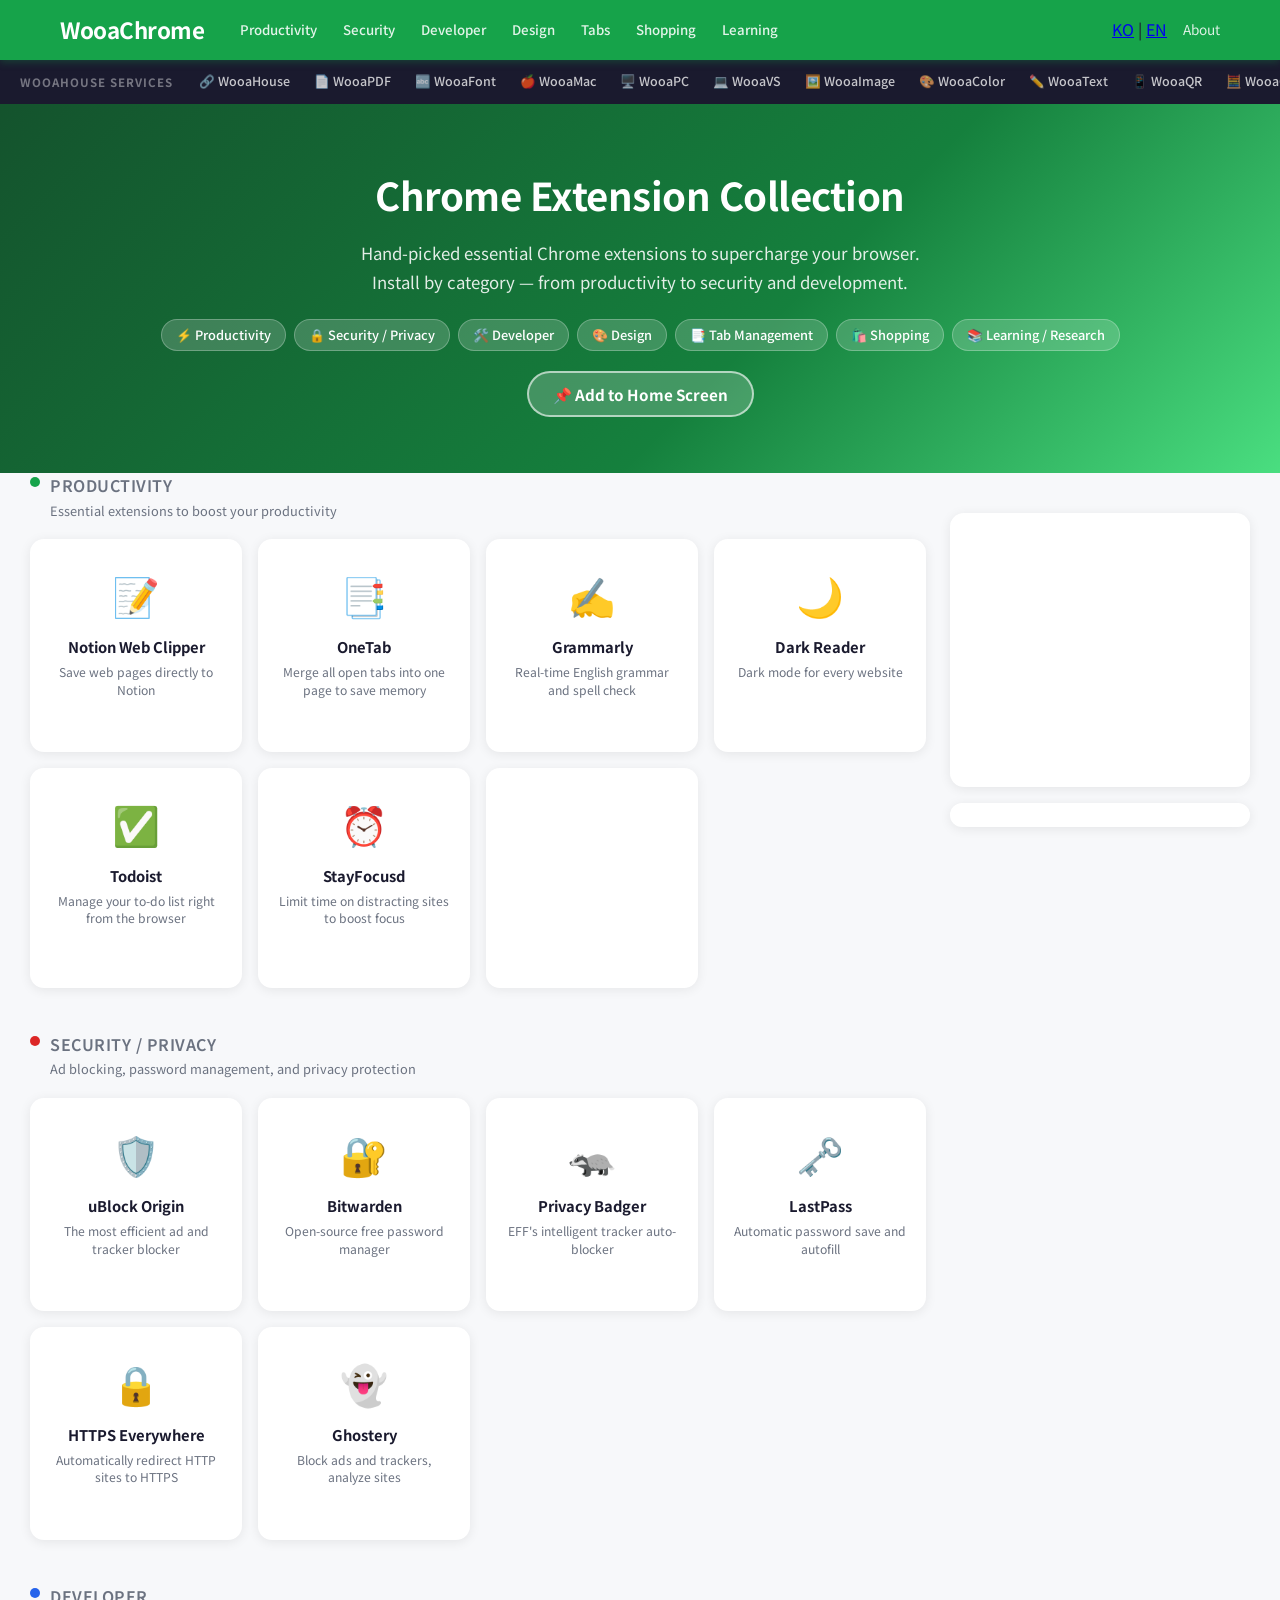
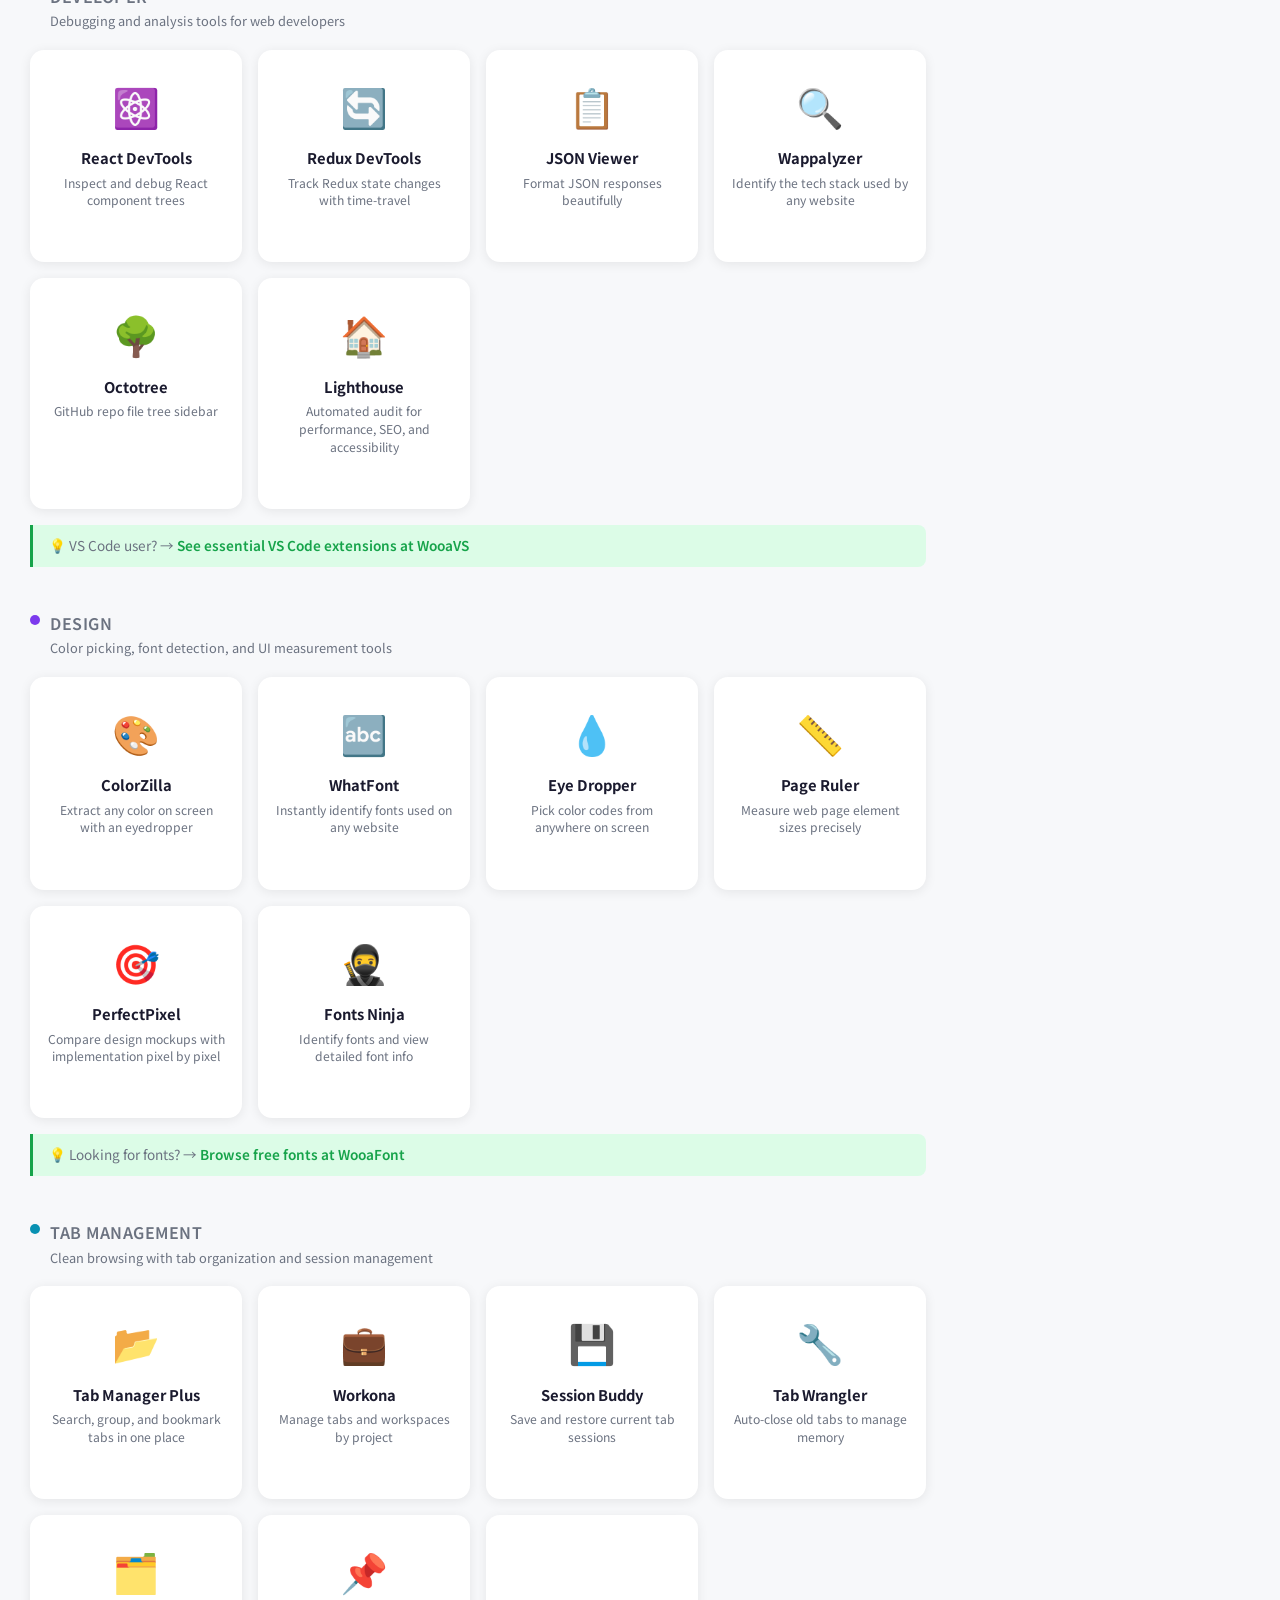
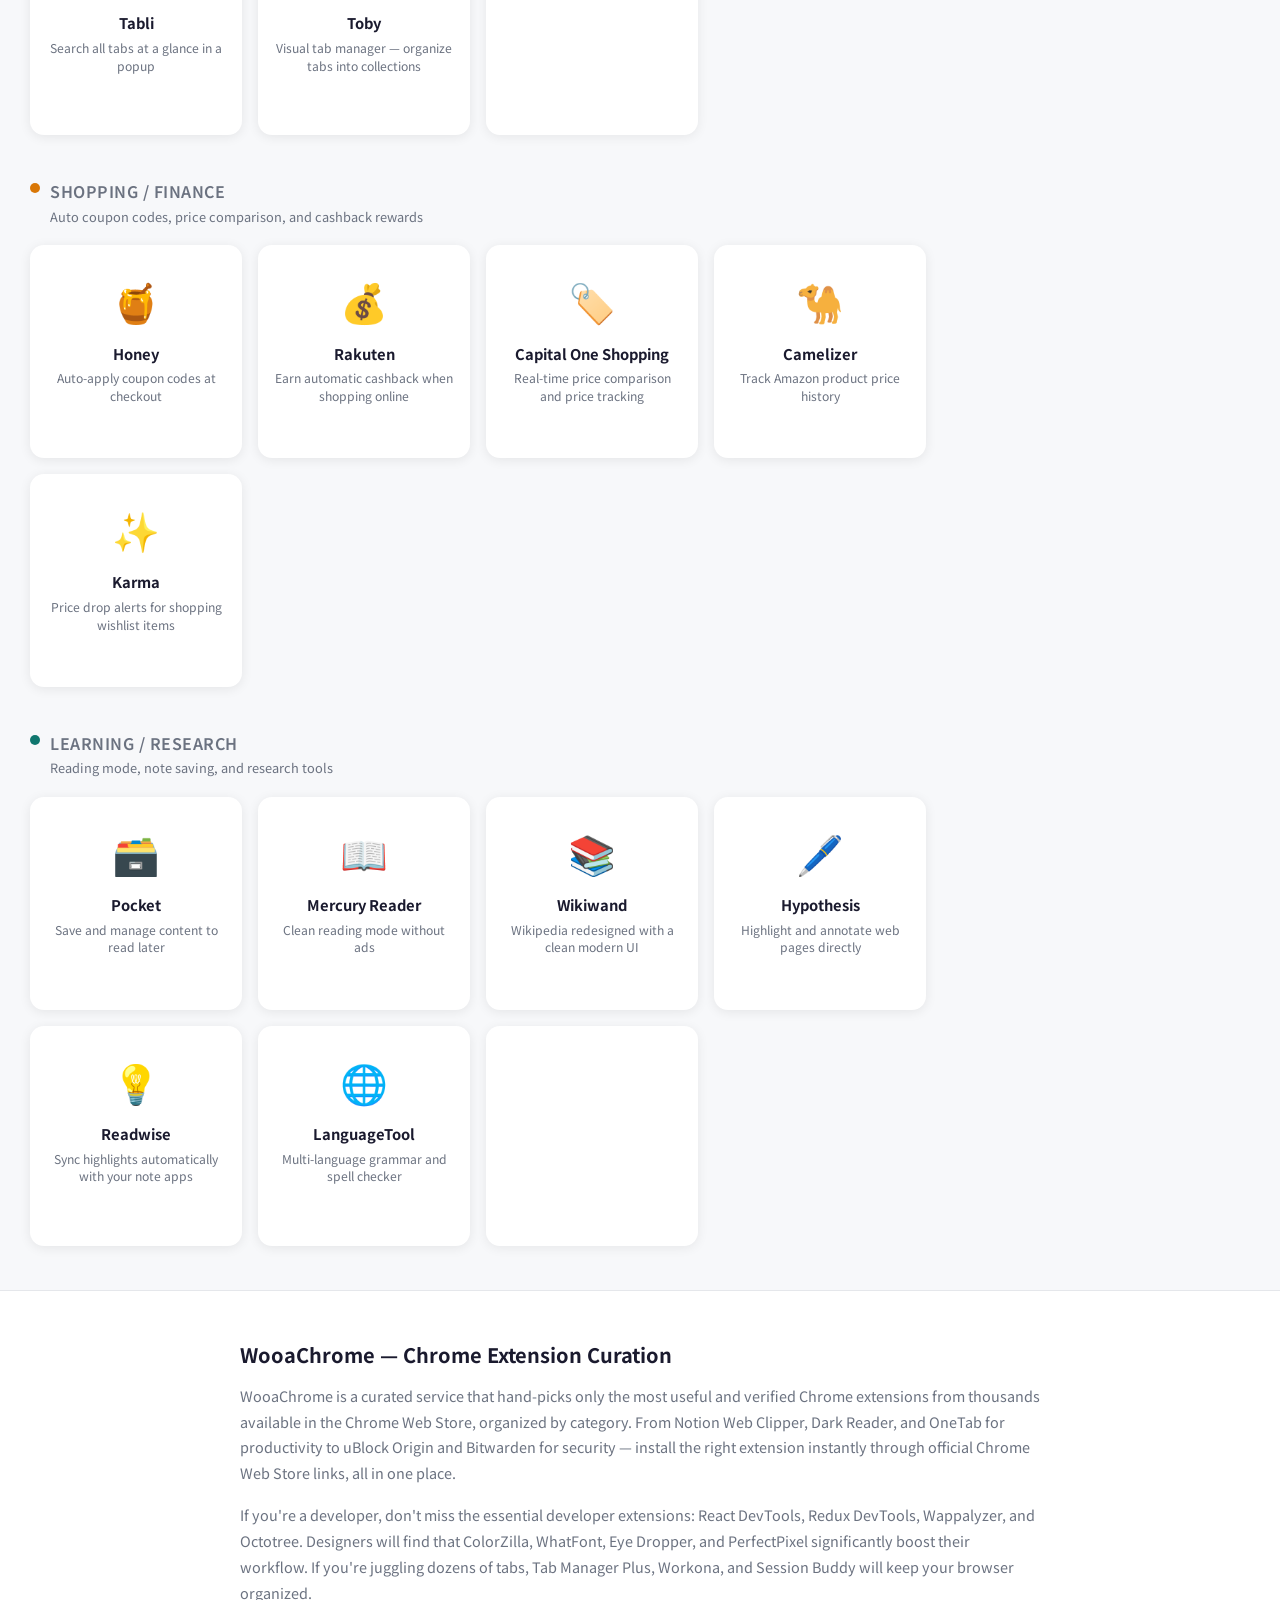
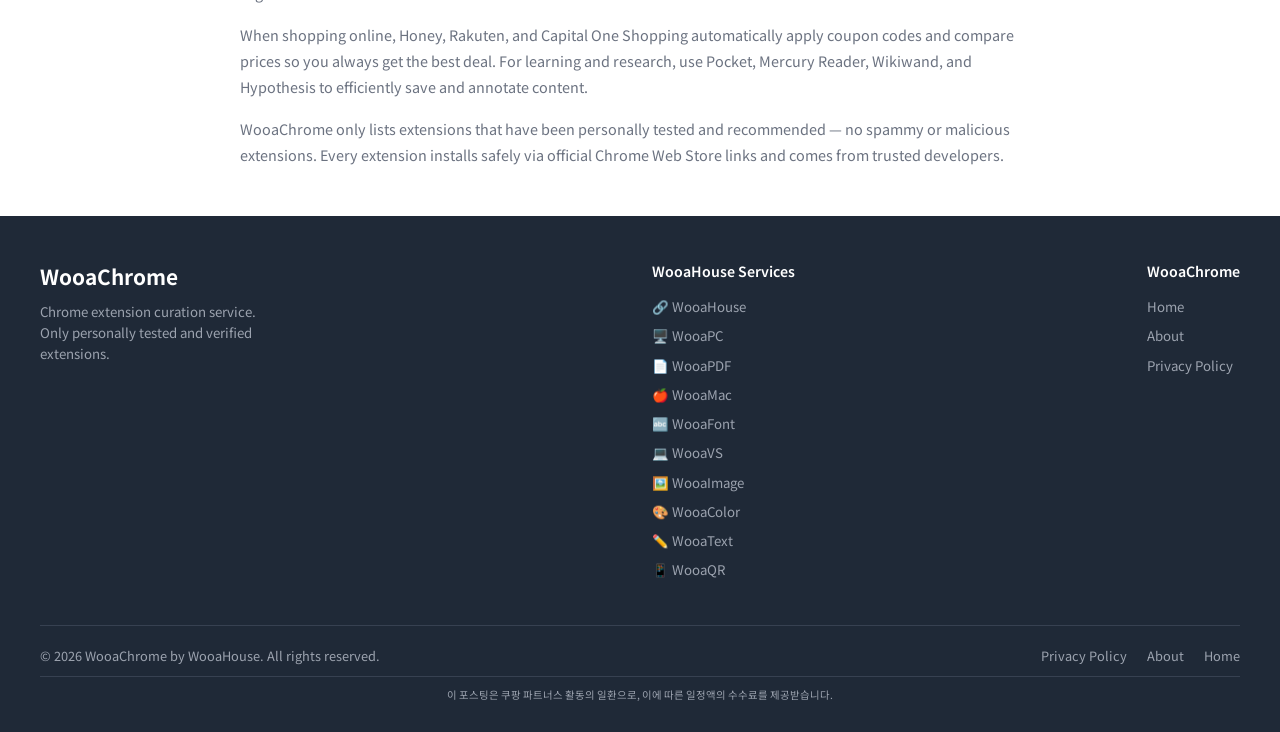
==== en/index.html @ 6afa4523 "feat: ChromeKit 영문화(en/) 완성 — 3페이지 생성, hreflang 추가, sitemap 업데이트 - en/ 폴더 생성: index.html, about.html" ====
<!DOCTYPE html>
<html lang="en">
<head>
  <meta charset="UTF-8">
  <meta name="naver-site-verification" content="ae461cd79b130022f573fe2f7a641db8dfa0cd42" />
  <meta name="viewport" content="width=device-width, initial-scale=1.0">
  <title>Chrome Extension Collection | Essential Extensions for Productivity · Security · Developers | WooaChrome</title>
  <meta name="description" content="Hand-picked essential Chrome extensions organized by category. Find the best Chrome extensions for productivity, security, developer tools, design, tab management, shopping, and learning — all in one place.">
  <meta name="keywords" content="Chrome extensions, Chrome add-ons, best Chrome extensions, productivity extensions, uBlock Origin, Grammarly, Dark Reader, developer tools, GitLens, React DevTools, Chrome security, tab management">
  <meta name="robots" content="index, follow">
  <link rel="canonical" href="https://chromekit.wooahouse.com/en/index.html">
  <link rel="alternate" hreflang="ko" href="https://chromekit.wooahouse.com/">
  <link rel="alternate" hreflang="en" href="https://chromekit.wooahouse.com/en/index.html">
  <link rel="alternate" hreflang="x-default" href="https://chromekit.wooahouse.com/en/index.html">
  <meta property="og:title" content="Chrome Extension Collection | Essential Extensions for Productivity · Security · Developers - WooaChrome">
  <meta property="og:description" content="Hand-picked essential Chrome extensions organized by category. Productivity, security, developer, design, shopping extensions all in one place.">
  <meta property="og:type" content="website">
  <meta property="og:url" content="https://chromekit.wooahouse.com/en/index.html">
  <meta property="og:locale" content="en_US">
  <meta property="og:site_name" content="WooaChrome">
  <meta name="twitter:card" content="summary_large_image">
  <meta name="twitter:title" content="Chrome Extension Collection | WooaChrome">
  <meta name="twitter:description" content="Hand-picked essential Chrome extensions organized by category — all in one place.">
  <script type="application/ld+json">
  {
    "@context": "https://schema.org",
    "@type": "WebSite",
    "name": "WooaChrome",
    "url": "https://chromekit.wooahouse.com/",
    "description": "Hand-picked essential Chrome extension curation service",
    "inLanguage": "en"
  }
  </script>
  <script type="application/ld+json">
  {
    "@context": "https://schema.org",
    "@type": "ItemList",
    "name": "Essential Chrome Extensions List",
    "description": "WooaChrome's hand-picked collection of essential Chrome extensions",
    "numberOfItems": 42,
    "itemListElement": [
      {"@type":"ListItem","position":1,"name":"uBlock Origin","description":"The most efficient ad and tracker blocker"},
      {"@type":"ListItem","position":2,"name":"Dark Reader","description":"Dark mode for every website"},
      {"@type":"ListItem","position":3,"name":"Grammarly","description":"Real-time English grammar and spell check"},
      {"@type":"ListItem","position":4,"name":"OneTab","description":"Merge all tabs into one page to save memory"},
      {"@type":"ListItem","position":5,"name":"React DevTools","description":"Inspect and debug React component trees"},
      {"@type":"ListItem","position":6,"name":"ColorZilla","description":"Extract any color on screen with an eyedropper"},
      {"@type":"ListItem","position":7,"name":"Bitwarden","description":"Open-source free password manager"},
      {"@type":"ListItem","position":8,"name":"Honey","description":"Auto-apply coupon codes at checkout"}
    ]
  }
  </script>
  <script async src="https://pagead2.googlesyndication.com/pagead/js/adsbygoogle.js?client=ca-pub-6464921081676309" crossorigin="anonymous"></script>
  <meta name="theme-color" content="#16A34A">
  <link rel="manifest" href="../manifest.json">
  <link rel="stylesheet" href="../css/style.css">
<script src="https://ads-partners.coupang.com/g.js"></script>
</head>
<body>

<header>
  <div class="header-inner">
    <a href="../index.html" class="logo">WooaChrome</a>
    <nav>
      <a href="#productivity">Productivity</a>
      <a href="#security">Security</a>
      <a href="#devtools">Developer</a>
      <a href="#design">Design</a>
      <a href="#tabs">Tabs</a>
      <a href="#shopping">Shopping</a>
      <a href="#learning">Learning</a>
    </nav>
    <div class="header-right">
      <div class="lang-switcher">
        <a href="../index.html">KO</a>
        <span>|</span>
        <a href="index.html" class="active">EN</a>
      </div>
      <a href="about.html" style="color:rgba(255,255,255,0.85); font-size:0.85rem; text-decoration:none; margin-left:8px;">About</a>
    </div>
  </div>
</header>

<div class="our-sites-bar">
  <span class="our-sites-label">WooaHouse Services</span>
  <div class="our-sites-links">
    <a href="https://wooahouse.com/" target="_blank" rel="noopener">🔗 WooaHouse</a>
    <a href="https://pdfkit.wooahouse.com/" target="_blank" rel="noopener">📄 WooaPDF</a>
    <a href="https://fontkit.wooahouse.com/" target="_blank" rel="noopener">🔤 WooaFont</a>
    <a href="https://mactools.wooahouse.com/" target="_blank" rel="noopener">🍎 WooaMac</a>
    <a href="https://pctools.wooahouse.com/" target="_blank" rel="noopener">🖥️ WooaPC</a>
    <a href="https://vskit.wooahouse.com/" target="_blank" rel="noopener">💻 WooaVS</a>
    <a href="https://imagekit.wooahouse.com/" target="_blank" rel="noopener">🖼️ WooaImage</a>
    <a href="https://colorkit.wooahouse.com/" target="_blank" rel="noopener">🎨 WooaColor</a>
    <a href="https://textkit.wooahouse.com/" target="_blank" rel="noopener">✏️ WooaText</a>
    <a href="https://qrkit.wooahouse.com/" target="_blank" rel="noopener">📱 WooaQR</a>
    <a href="https://calckit.wooahouse.com/" target="_blank" rel="noopener">🧮 WooaCalc</a>
    <a href="https://wooaaudio.wooahouse.com/" target="_blank" rel="noopener">🎵 WooaAudio</a>
    <a href="https://wooaviewer.wooahouse.com/" target="_blank" rel="noopener">🔍 WooaViewer</a>
    <a href="https://wooadev.wooahouse.com/" target="_blank" rel="noopener">🛠️ WooaDev</a>
  </div>
</div>

<section class="hero">
  <h1>Chrome Extension Collection</h1>
  <p>Hand-picked essential Chrome extensions to supercharge your browser.<br>Install by category — from productivity to security and development.</p>
  <div class="hero-tags">
    <a href="#productivity" class="hero-tag">⚡ Productivity</a>
    <a href="#security" class="hero-tag">🔒 Security / Privacy</a>
    <a href="#devtools" class="hero-tag">🛠️ Developer</a>
    <a href="#design" class="hero-tag">🎨 Design</a>
    <a href="#tabs" class="hero-tag">📑 Tab Management</a>
    <a href="#shopping" class="hero-tag">🛍️ Shopping</a>
    <a href="#learning" class="hero-tag">📚 Learning / Research</a>
  </div>
  <button id="heroInstallBtn" class="hero-install-btn">📌 Add to Home Screen</button>
</section>

<div class="index-with-sidebar">
<section class="tools-section">

  <!-- Productivity -->
  <div class="category-block" id="productivity">
    <div class="category-header">
      <div class="category-dot" style="background:#16A34A; margin-top:4px;"></div>
      <div>
        <h2 class="category-title">Productivity</h2>
        <p class="category-desc">Essential extensions to boost your productivity</p>
      </div>
    </div>
    <div class="links-grid">
      <a href="https://chrome.google.com/webstore/detail/notion-web-clipper/knheggckgoiihginacbkhaalnibhilkk" target="_blank" rel="noopener noreferrer" class="link-card">
        <span class="link-icon">📝</span>
        <div class="link-name">Notion Web Clipper</div>
        <div class="link-desc">Save web pages directly to Notion</div>
        <span class="link-hint">Install →</span>
      </a>
      <a href="https://chrome.google.com/webstore/detail/onetab/chphlpgkkbolifaimnlloiipkdnihall" target="_blank" rel="noopener noreferrer" class="link-card">
        <span class="link-icon">📑</span>
        <div class="link-name">OneTab</div>
        <div class="link-desc">Merge all open tabs into one page to save memory</div>
        <span class="link-hint">Install →</span>
      </a>
      <a href="https://chrome.google.com/webstore/detail/grammarly-grammar-checker/kbfnbcaeplbcioakkpcpgfkobkghlhen" target="_blank" rel="noopener noreferrer" class="link-card">
        <span class="link-icon">✍️</span>
        <div class="link-name">Grammarly</div>
        <div class="link-desc">Real-time English grammar and spell check</div>
        <span class="link-hint">Install →</span>
      </a>
      <a href="https://chrome.google.com/webstore/detail/dark-reader/eimadpbcbfnmbkopoojfekhnkhdbieeh" target="_blank" rel="noopener noreferrer" class="link-card">
        <span class="link-icon">🌙</span>
        <div class="link-name">Dark Reader</div>
        <div class="link-desc">Dark mode for every website</div>
        <span class="link-hint">Install →</span>
      </a>
      <a href="https://chrome.google.com/webstore/detail/todoist-for-chrome/jldhpllghnbhlbpcmnajkpdmadaolakh" target="_blank" rel="noopener noreferrer" class="link-card">
        <span class="link-icon">✅</span>
        <div class="link-name">Todoist</div>
        <div class="link-desc">Manage your to-do list right from the browser</div>
        <span class="link-hint">Install →</span>
      </a>
      <a href="https://chrome.google.com/webstore/detail/stayfocusd/laankejkbhbdhmipfmgcngdelahlfoji" target="_blank" rel="noopener noreferrer" class="link-card">
        <span class="link-icon">⏰</span>
        <div class="link-name">StayFocusd</div>
        <div class="link-desc">Limit time on distracting sites to boost focus</div>
        <span class="link-hint">Install →</span>
      </a>

      <div class="adsense-card">
        <ins class="adsbygoogle" style="display:block;width:100%;min-height:200px" data-ad-client="ca-pub-6464921081676309" data-ad-slot="7520795194" data-ad-format="auto" data-full-width-responsive="true"></ins>
        <script>(adsbygoogle = window.adsbygoogle || []).push({});</script>
      </div>
    </div>
  </div>

  <!-- Security / Privacy -->
  <div class="category-block" id="security">
    <div class="category-header">
      <div class="category-dot" style="background:#DC2626; margin-top:4px;"></div>
      <div>
        <h2 class="category-title">Security / Privacy</h2>
        <p class="category-desc">Ad blocking, password management, and privacy protection</p>
      </div>
    </div>
    <div class="links-grid">
      <a href="https://chrome.google.com/webstore/detail/ublock-origin/cjpalhdlnbpafiamejdnhcphjbkeiagm" target="_blank" rel="noopener noreferrer" class="link-card">
        <span class="link-icon">🛡️</span>
        <div class="link-name">uBlock Origin</div>
        <div class="link-desc">The most efficient ad and tracker blocker</div>
        <span class="link-hint">Install →</span>
      </a>
      <a href="https://chrome.google.com/webstore/detail/bitwarden-free-password-m/nngceckbapebfimnlniiiahkandclblb" target="_blank" rel="noopener noreferrer" class="link-card">
        <span class="link-icon">🔐</span>
        <div class="link-name">Bitwarden</div>
        <div class="link-desc">Open-source free password manager</div>
        <span class="link-hint">Install →</span>
      </a>
      <a href="https://chrome.google.com/webstore/detail/privacy-badger/pkehgijcmpdhfbdbbnkijodmdjhbjlgp" target="_blank" rel="noopener noreferrer" class="link-card">
        <span class="link-icon">🦡</span>
        <div class="link-name">Privacy Badger</div>
        <div class="link-desc">EFF's intelligent tracker auto-blocker</div>
        <span class="link-hint">Install →</span>
      </a>
      <a href="https://chrome.google.com/webstore/detail/lastpass-free-password-ma/hdokiejnpimakedhajhdlcegeplioahd" target="_blank" rel="noopener noreferrer" class="link-card">
        <span class="link-icon">🗝️</span>
        <div class="link-name">LastPass</div>
        <div class="link-desc">Automatic password save and autofill</div>
        <span class="link-hint">Install →</span>
      </a>
      <a href="https://chromewebstore.google.com/detail/https-everywhere/ikclbgejgcbdlhjmckecmdljlpbhmbmf" target="_blank" rel="noopener noreferrer" class="link-card">
        <span class="link-icon">🔒</span>
        <div class="link-name">HTTPS Everywhere</div>
        <div class="link-desc">Automatically redirect HTTP sites to HTTPS</div>
        <span class="link-hint">Install →</span>
      </a>
      <a href="https://chrome.google.com/webstore/detail/ghostery-%E2%80%93-privacy-ad-blo/mlomiejdfkolichcflejclcbmpeaniij" target="_blank" rel="noopener noreferrer" class="link-card">
        <span class="link-icon">👻</span>
        <div class="link-name">Ghostery</div>
        <div class="link-desc">Block ads and trackers, analyze sites</div>
        <span class="link-hint">Install →</span>
      </a>
    </div>
  </div>

  <!-- Developer -->
  <div class="category-block" id="devtools">
    <div class="category-header">
      <div class="category-dot" style="background:#2563EB; margin-top:4px;"></div>
      <div>
        <h2 class="category-title">Developer</h2>
        <p class="category-desc">Debugging and analysis tools for web developers</p>
      </div>
    </div>
    <div class="links-grid">
      <a href="https://chrome.google.com/webstore/detail/react-developer-tools/fmkadmapgofadopljbjfkapdkoienihi" target="_blank" rel="noopener noreferrer" class="link-card">
        <span class="link-icon">⚛️</span>
        <div class="link-name">React DevTools</div>
        <div class="link-desc">Inspect and debug React component trees</div>
        <span class="link-hint">Install →</span>
      </a>
      <a href="https://chrome.google.com/webstore/detail/redux-devtools/lmhkpmbekcpmknklioeibfkpmmfibljd" target="_blank" rel="noopener noreferrer" class="link-card">
        <span class="link-icon">🔄</span>
        <div class="link-name">Redux DevTools</div>
        <div class="link-desc">Track Redux state changes with time-travel</div>
        <span class="link-hint">Install →</span>
      </a>
      <a href="https://chrome.google.com/webstore/detail/json-viewer/gbmdgpbipfallnflgajpaliibnhdgobh" target="_blank" rel="noopener noreferrer" class="link-card">
        <span class="link-icon">📋</span>
        <div class="link-name">JSON Viewer</div>
        <div class="link-desc">Format JSON responses beautifully</div>
        <span class="link-hint">Install →</span>
      </a>
      <a href="https://chrome.google.com/webstore/detail/wappalyzer-technology-pro/gppongmhjkpfnbhagpmjfkannfbllamg" target="_blank" rel="noopener noreferrer" class="link-card">
        <span class="link-icon">🔍</span>
        <div class="link-name">Wappalyzer</div>
        <div class="link-desc">Identify the tech stack used by any website</div>
        <span class="link-hint">Install →</span>
      </a>
      <a href="https://chrome.google.com/webstore/detail/octotree-github-code-tree/bkhaagjahfmjljalopjnoealnfndnagc" target="_blank" rel="noopener noreferrer" class="link-card">
        <span class="link-icon">🌳</span>
        <div class="link-name">Octotree</div>
        <div class="link-desc">GitHub repo file tree sidebar</div>
        <span class="link-hint">Install →</span>
      </a>
      <a href="https://chrome.google.com/webstore/detail/lighthouse/blipmdconlkpinefehnmjammfjpmpbjk" target="_blank" rel="noopener noreferrer" class="link-card">
        <span class="link-icon">🏠</span>
        <div class="link-name">Lighthouse</div>
        <div class="link-desc">Automated audit for performance, SEO, and accessibility</div>
        <span class="link-hint">Install →</span>
      </a>
    </div>
    <div class="cross-link-tip">💡 VS Code user? → <a href="https://vskit.wooahouse.com/" target="_blank" rel="noopener">See essential VS Code extensions at WooaVS</a></div>
  </div>

  <!-- Design -->
  <div class="category-block" id="design">
    <div class="category-header">
      <div class="category-dot" style="background:#7C3AED; margin-top:4px;"></div>
      <div>
        <h2 class="category-title">Design</h2>
        <p class="category-desc">Color picking, font detection, and UI measurement tools</p>
      </div>
    </div>
    <div class="links-grid">
      <a href="https://chrome.google.com/webstore/detail/colorzilla/bhlhnicpbhignbdhedgjhgdocnmhomnp" target="_blank" rel="noopener noreferrer" class="link-card">
        <span class="link-icon">🎨</span>
        <div class="link-name">ColorZilla</div>
        <div class="link-desc">Extract any color on screen with an eyedropper</div>
        <span class="link-hint">Install →</span>
      </a>
      <a href="https://chrome.google.com/webstore/detail/whatfont/jabopobgcpjmedljpbcaablpmlmfcogm" target="_blank" rel="noopener noreferrer" class="link-card">
        <span class="link-icon">🔤</span>
        <div class="link-name">WhatFont</div>
        <div class="link-desc">Instantly identify fonts used on any website</div>
        <span class="link-hint">Install →</span>
      </a>
      <a href="https://chrome.google.com/webstore/detail/eye-dropper/hmdcmlfkchdmnmnmheododdhjedfccka" target="_blank" rel="noopener noreferrer" class="link-card">
        <span class="link-icon">💧</span>
        <div class="link-name">Eye Dropper</div>
        <div class="link-desc">Pick color codes from anywhere on screen</div>
        <span class="link-hint">Install →</span>
      </a>
      <a href="https://chromewebstore.google.com/detail/page-ruler/jcbmcnpepaddcedmjdcmhbekjhbfnlff" target="_blank" rel="noopener noreferrer" class="link-card">
        <span class="link-icon">📏</span>
        <div class="link-name">Page Ruler</div>
        <div class="link-desc">Measure web page element sizes precisely</div>
        <span class="link-hint">Install →</span>
      </a>
      <a href="https://chrome.google.com/webstore/detail/perfectpixel-by-welldonec/dkaagdgjmgdmbnecmcefdhjekcoceebi" target="_blank" rel="noopener noreferrer" class="link-card">
        <span class="link-icon">🎯</span>
        <div class="link-name">PerfectPixel</div>
        <div class="link-desc">Compare design mockups with implementation pixel by pixel</div>
        <span class="link-hint">Install →</span>
      </a>
      <a href="https://chrome.google.com/webstore/detail/fonts-ninja/eljapbgkmlngdpckoiiibecpemleclhh" target="_blank" rel="noopener noreferrer" class="link-card">
        <span class="link-icon">🥷</span>
        <div class="link-name">Fonts Ninja</div>
        <div class="link-desc">Identify fonts and view detailed font info</div>
        <span class="link-hint">Install →</span>
      </a>
    </div>
    <div class="cross-link-tip">💡 Looking for fonts? → <a href="https://fontkit.wooahouse.com/" target="_blank" rel="noopener">Browse free fonts at WooaFont</a></div>
  </div>

  <!-- Tab Management -->
  <div class="category-block" id="tabs">
    <div class="category-header">
      <div class="category-dot" style="background:#0891B2; margin-top:4px;"></div>
      <div>
        <h2 class="category-title">Tab Management</h2>
        <p class="category-desc">Clean browsing with tab organization and session management</p>
      </div>
    </div>
    <div class="links-grid">
      <a href="https://chrome.google.com/webstore/detail/tab-manager-plus-for-chro/cnkdjjdmfiffagllbiiilooaoofcoeff" target="_blank" rel="noopener noreferrer" class="link-card">
        <span class="link-icon">📂</span>
        <div class="link-name">Tab Manager Plus</div>
        <div class="link-desc">Search, group, and bookmark tabs in one place</div>
        <span class="link-hint">Install →</span>
      </a>
      <a href="https://chrome.google.com/webstore/detail/workona-tab-manager/ailcmbgekjpnablpdkmaaccecekgdhlh" target="_blank" rel="noopener noreferrer" class="link-card">
        <span class="link-icon">💼</span>
        <div class="link-name">Workona</div>
        <div class="link-desc">Manage tabs and workspaces by project</div>
        <span class="link-hint">Install →</span>
      </a>
      <a href="https://chrome.google.com/webstore/detail/session-buddy/edacconmaakjimmfgnblocblbcdcpbko" target="_blank" rel="noopener noreferrer" class="link-card">
        <span class="link-icon">💾</span>
        <div class="link-name">Session Buddy</div>
        <div class="link-desc">Save and restore current tab sessions</div>
        <span class="link-hint">Install →</span>
      </a>
      <a href="https://chrome.google.com/webstore/detail/tab-wrangler/egnjhciaieeiiohknchakcodbpgjnchh" target="_blank" rel="noopener noreferrer" class="link-card">
        <span class="link-icon">🔧</span>
        <div class="link-name">Tab Wrangler</div>
        <div class="link-desc">Auto-close old tabs to manage memory</div>
        <span class="link-hint">Install →</span>
      </a>
      <a href="https://chrome.google.com/webstore/detail/tabli/igeehkedfibbnhbfponhjjplpkeomghi" target="_blank" rel="noopener noreferrer" class="link-card">
        <span class="link-icon">🗂️</span>
        <div class="link-name">Tabli</div>
        <div class="link-desc">Search all tabs at a glance in a popup</div>
        <span class="link-hint">Install →</span>
      </a>
      <a href="https://chromewebstore.google.com/detail/toby-tab-management-tool/hddnkoipeenegfoeaoibdmnaalmgkpip" target="_blank" rel="noopener noreferrer" class="link-card">
        <span class="link-icon">📌</span>
        <div class="link-name">Toby</div>
        <div class="link-desc">Visual tab manager — organize tabs into collections</div>
        <span class="link-hint">Install →</span>
      </a>

      <div class="adsense-card">
        <ins class="adsbygoogle" style="display:block;width:100%;min-height:200px" data-ad-client="ca-pub-6464921081676309" data-ad-slot="7520795194" data-ad-format="auto" data-full-width-responsive="true"></ins>
        <script>(adsbygoogle = window.adsbygoogle || []).push({});</script>
      </div>
    </div>
  </div>

  <!-- Shopping / Finance -->
  <div class="category-block" id="shopping">
    <div class="category-header">
      <div class="category-dot" style="background:#D97706; margin-top:4px;"></div>
      <div>
        <h2 class="category-title">Shopping / Finance</h2>
        <p class="category-desc">Auto coupon codes, price comparison, and cashback rewards</p>
      </div>
    </div>
    <div class="links-grid">
      <a href="https://chrome.google.com/webstore/detail/honey-automatic-coupons-r/bmnlcjabgnpnenekpadlanbbkooimhnj" target="_blank" rel="noopener noreferrer" class="link-card">
        <span class="link-icon">🍯</span>
        <div class="link-name">Honey</div>
        <div class="link-desc">Auto-apply coupon codes at checkout</div>
        <span class="link-hint">Install →</span>
      </a>
      <a href="https://chrome.google.com/webstore/detail/rakuten-get-cash-back-for/chhjbpecpancjgfnorecgnitgyggmasm" target="_blank" rel="noopener noreferrer" class="link-card">
        <span class="link-icon">💰</span>
        <div class="link-name">Rakuten</div>
        <div class="link-desc">Earn automatic cashback when shopping online</div>
        <span class="link-hint">Install →</span>
      </a>
      <a href="https://chrome.google.com/webstore/detail/capital-one-shopping-save/nenlahapcbofgnanklpelkaejcehkggg" target="_blank" rel="noopener noreferrer" class="link-card">
        <span class="link-icon">🏷️</span>
        <div class="link-name">Capital One Shopping</div>
        <div class="link-desc">Real-time price comparison and price tracking</div>
        <span class="link-hint">Install →</span>
      </a>
      <a href="https://chrome.google.com/webstore/detail/camelcamelcamel-amazon-pr/ghnomdcacenbmilgjigehppbamfndblo" target="_blank" rel="noopener noreferrer" class="link-card">
        <span class="link-icon">🐪</span>
        <div class="link-name">Camelizer</div>
        <div class="link-desc">Track Amazon product price history</div>
        <span class="link-hint">Install →</span>
      </a>
      <a href="https://chrome.google.com/webstore/detail/karma-shop-smarter/mflhafkbfehpdbocdmfedjhmgkikonaj" target="_blank" rel="noopener noreferrer" class="link-card">
        <span class="link-icon">✨</span>
        <div class="link-name">Karma</div>
        <div class="link-desc">Price drop alerts for shopping wishlist items</div>
        <span class="link-hint">Install →</span>
      </a>
    </div>
  </div>

  <!-- Learning / Research -->
  <div class="category-block" id="learning">
    <div class="category-header">
      <div class="category-dot" style="background:#0F766E; margin-top:4px;"></div>
      <div>
        <h2 class="category-title">Learning / Research</h2>
        <p class="category-desc">Reading mode, note saving, and research tools</p>
      </div>
    </div>
    <div class="links-grid">
      <a href="https://chrome.google.com/webstore/detail/pocket-save-read-later/niloccemoadcdkdjlinkgdfekeahmflj" target="_blank" rel="noopener noreferrer" class="link-card">
        <span class="link-icon">🗃️</span>
        <div class="link-name">Pocket</div>
        <div class="link-desc">Save and manage content to read later</div>
        <span class="link-hint">Install →</span>
      </a>
      <a href="https://chrome.google.com/webstore/detail/mercury-reader/oknpjjbmpnndlpmnhmekjpocelpnlfdi" target="_blank" rel="noopener noreferrer" class="link-card">
        <span class="link-icon">📖</span>
        <div class="link-name">Mercury Reader</div>
        <div class="link-desc">Clean reading mode without ads</div>
        <span class="link-hint">Install →</span>
      </a>
      <a href="https://chrome.google.com/webstore/detail/wikiwand-wikipedia-modern/emffkefkbkpkgpdeeooapgaicgmcbolj" target="_blank" rel="noopener noreferrer" class="link-card">
        <span class="link-icon">📚</span>
        <div class="link-name">Wikiwand</div>
        <div class="link-desc">Wikipedia redesigned with a clean modern UI</div>
        <span class="link-hint">Install →</span>
      </a>
      <a href="https://chrome.google.com/webstore/detail/hypothesis-web-pdf-annota/bjfhmglciegochdpefhhlphglcehbmek" target="_blank" rel="noopener noreferrer" class="link-card">
        <span class="link-icon">🖊️</span>
        <div class="link-name">Hypothesis</div>
        <div class="link-desc">Highlight and annotate web pages directly</div>
        <span class="link-hint">Install →</span>
      </a>
      <a href="https://chrome.google.com/webstore/detail/readwise-highlighter/jjhefcfhmnkfepgmhrpbpjbkjlbgomkj" target="_blank" rel="noopener noreferrer" class="link-card">
        <span class="link-icon">💡</span>
        <div class="link-name">Readwise</div>
        <div class="link-desc">Sync highlights automatically with your note apps</div>
        <span class="link-hint">Install →</span>
      </a>
      <a href="https://chrome.google.com/webstore/detail/languagetool-grammar-and/oldceeleldhonbafppcapldpdifcinji" target="_blank" rel="noopener noreferrer" class="link-card">
        <span class="link-icon">🌐</span>
        <div class="link-name">LanguageTool</div>
        <div class="link-desc">Multi-language grammar and spell checker</div>
        <span class="link-hint">Install →</span>
      </a>

      <div class="adsense-card">
        <ins class="adsbygoogle" style="display:block;width:100%;min-height:200px" data-ad-client="ca-pub-6464921081676309" data-ad-slot="7520795194" data-ad-format="auto" data-full-width-responsive="true"></ins>
        <script>(adsbygoogle = window.adsbygoogle || []).push({});</script>
      </div>
    </div>
  </div>

</section>
<aside class="index-sidebar">
  <div class="index-ad-card">
    <ins class="adsbygoogle" style="display:block;width:100%;min-height:250px" data-ad-client="ca-pub-6464921081676309" data-ad-slot="1419180025" data-ad-format="auto" data-full-width-responsive="true"></ins>
    <script>(adsbygoogle = window.adsbygoogle || []).push({});</script>
  </div>
  <div class="index-ad-card" style="margin-top:16px"><script>new PartnersCoupang.G({"id":986943,"template":"carousel","trackingCode":"AF5600192","width":"160","height":"200","tsource":""});</script></div>
</aside>
</div>

<section class="seo-intro">
  <div class="seo-intro-inner">
    <h2>WooaChrome — Chrome Extension Curation</h2>
    <p>WooaChrome is a curated service that hand-picks only the most useful and verified Chrome extensions from thousands available in the Chrome Web Store, organized by category. From Notion Web Clipper, Dark Reader, and OneTab for productivity to uBlock Origin and Bitwarden for security — install the right extension instantly through official Chrome Web Store links, all in one place.</p>
    <p>If you're a developer, don't miss the essential developer extensions: React DevTools, Redux DevTools, Wappalyzer, and Octotree. Designers will find that ColorZilla, WhatFont, Eye Dropper, and PerfectPixel significantly boost their workflow. If you're juggling dozens of tabs, Tab Manager Plus, Workona, and Session Buddy will keep your browser organized.</p>
    <p>When shopping online, Honey, Rakuten, and Capital One Shopping automatically apply coupon codes and compare prices so you always get the best deal. For learning and research, use Pocket, Mercury Reader, Wikiwand, and Hypothesis to efficiently save and annotate content.</p>
    <p>WooaChrome only lists extensions that have been personally tested and recommended — no spammy or malicious extensions. Every extension installs safely via official Chrome Web Store links and comes from trusted developers.</p>
  </div>
</section>

<footer>
  <div class="footer-inner">
    <div class="footer-top">
      <div class="footer-brand">
        <span class="logo-footer">WooaChrome</span>
        <p>Chrome extension curation service.<br>Only personally tested and verified extensions.</p>
      </div>
      <div class="footer-links">
        <h4>WooaHouse Services</h4>
        <a href="https://wooahouse.com/" target="_blank" rel="noopener noreferrer">🔗 WooaHouse</a>
        <a href="https://pctools.wooahouse.com/" target="_blank" rel="noopener noreferrer">🖥️ WooaPC</a>
        <a href="https://pdfkit.wooahouse.com/" target="_blank" rel="noopener noreferrer">📄 WooaPDF</a>
        <a href="https://mactools.wooahouse.com/" target="_blank" rel="noopener noreferrer">🍎 WooaMac</a>
        <a href="https://fontkit.wooahouse.com/" target="_blank" rel="noopener noreferrer">🔤 WooaFont</a>
        <a href="https://vskit.wooahouse.com/" target="_blank" rel="noopener noreferrer">💻 WooaVS</a>
        <a href="https://imagekit.wooahouse.com/" target="_blank" rel="noopener noreferrer">🖼️ WooaImage</a>
        <a href="https://colorkit.wooahouse.com/" target="_blank" rel="noopener noreferrer">🎨 WooaColor</a>
        <a href="https://textkit.wooahouse.com/" target="_blank" rel="noopener noreferrer">✏️ WooaText</a>
        <a href="https://qrkit.wooahouse.com/" target="_blank" rel="noopener noreferrer">📱 WooaQR</a>
      </div>
      <div class="footer-links">
        <h4>WooaChrome</h4>
        <a href="index.html">Home</a>
        <a href="about.html">About</a>
        <a href="privacy.html">Privacy Policy</a>
      </div>
    </div>
    <div class="footer-bottom">
      <p>© 2026 WooaChrome by WooaHouse. All rights reserved.</p>
      <div class="footer-bottom-links">
        <a href="privacy.html">Privacy Policy</a>
        <a href="about.html">About</a>
        <a href="index.html">Home</a>
      </div>
    </div>
    <p class="coupang-notice">이 포스팅은 쿠팡 파트너스 활동의 일환으로, 이에 따른 일정액의 수수료를 제공받습니다.</p>
  </div>
</footer>

<script src="../js/pwa-install.js"></script>
</body>
</html>
---- css/style.css ----
@import url('https://fonts.googleapis.com/css2?family=Noto+Sans+KR:wght@400;500;600;700&display=swap');

:root {
  --primary: #16A34A;
  --primary-dark: #15803D;
  --primary-light: #DCFCE7;
  --bg: #F7F8FA;
  --white: #FFFFFF;
  --text: #1A1A2E;
  --text-light: #6B7280;
  --border: #E5E7EB;
  --shadow: 0 2px 12px rgba(0,0,0,0.08);
  --shadow-hover: 0 8px 30px rgba(22,163,74,0.18);
  --radius: 14px;
  --radius-sm: 8px;
}

* { box-sizing: border-box; margin: 0; padding: 0; }

body {
  font-family: 'Noto Sans KR', -apple-system, BlinkMacSystemFont, sans-serif;
  background: var(--bg);
  color: var(--text);
  line-height: 1.6;
}

/* ───── Header ───── */
header {
  background: var(--primary);
  position: sticky;
  top: 0;
  z-index: 100;
  box-shadow: 0 2px 8px rgba(22,163,74,0.3);
}

.header-inner {
  max-width: 1200px;
  margin: 0 auto;
  display: flex;
  align-items: center;
  height: 60px;
  padding: 0 20px;
  gap: 24px;
}

.logo {
  color: white;
  font-size: 1.4rem;
  font-weight: 700;
  text-decoration: none;
  letter-spacing: -0.5px;
  flex-shrink: 0;
}

.logo span { opacity: 0.7; font-weight: 400; font-size: 1rem; }

nav {
  display: flex;
  gap: 2px;
  flex: 1;
  overflow-x: auto;
  scrollbar-width: none;
}

nav::-webkit-scrollbar { display: none; }

nav a {
  color: rgba(255,255,255,0.88);
  text-decoration: none;
  font-size: 0.83rem;
  font-weight: 500;
  padding: 6px 12px;
  border-radius: 20px;
  transition: background 0.15s;
  white-space: nowrap;
}

nav a:hover { background: rgba(255,255,255,0.18); color: white; }

.linker-btn {
  color: white;
  background: rgba(255,255,255,0.2);
  border: 1px solid rgba(255,255,255,0.4);
  text-decoration: none;
  font-size: 0.83rem;
  font-weight: 600;
  padding: 5px 12px;
  border-radius: 20px;
  white-space: nowrap;
  transition: background 0.15s;
}

.linker-btn:hover { background: rgba(255,255,255,0.35); }

.header-right {
  display: flex;
  align-items: center;
  gap: 8px;
  margin-left: auto;
  flex-shrink: 0;
}

/* ───── Hero ───── */
.hero {
  background: linear-gradient(135deg, #14532D 0%, #15803D 60%, #4ADE80 100%);
  padding: 60px 20px 56px;
  text-align: center;
}

.hero h1 {
  color: white;
  font-size: 2.4rem;
  font-weight: 700;
  margin-bottom: 14px;
  letter-spacing: -0.5px;
}

.hero p {
  color: rgba(255,255,255,0.88);
  font-size: 1.05rem;
  max-width: 560px;
  margin: 0 auto;
  line-height: 1.7;
}
.hero-install-btn {
  margin-top: 20px;
  display: inline-flex;
  align-items: center;
  gap: 6px;
  background: rgba(255,255,255,0.2);
  border: 2px solid rgba(255,255,255,0.6);
  color: white;
  font-size: 0.95rem;
  font-weight: 700;
  padding: 10px 24px;
  border-radius: 30px;
  cursor: pointer;
  font-family: inherit;
  transition: background 0.15s;
}
.hero-install-btn:hover { background: rgba(255,255,255,0.35); }

.hero-tags {
  display: flex;
  gap: 8px;
  justify-content: center;
  flex-wrap: wrap;
  margin-top: 22px;
}

.hero-tag {
  background: rgba(255,255,255,0.18);
  color: white;
  font-size: 0.8rem;
  font-weight: 500;
  padding: 5px 14px;
  border-radius: 20px;
  border: 1px solid rgba(255,255,255,0.25);
  text-decoration: none;
  transition: background 0.15s, border-color 0.15s;
}

.hero-tag:hover {
  background: rgba(255,255,255,0.32);
  border-color: rgba(255,255,255,0.5);
  color: white;
}

/* ───── Links Section ───── */
.links-section {
  max-width: 1200px;
  margin: 0 auto;
  padding: 52px 20px 80px;
}

.category-block {
  margin-bottom: 44px;
  scroll-margin-top: 80px;
}

.category-header {
  display: flex;
  align-items: flex-start;
  gap: 10px;
  margin-bottom: 18px;
}

.category-desc {
  font-size: 0.8rem;
  color: var(--text-light);
  margin-top: 2px;
  font-weight: 400;
}

.category-dot {
  width: 10px;
  height: 10px;
  border-radius: 50%;
  flex-shrink: 0;
  margin-top: 4px;
}

.category-title {
  font-size: 1rem;
  font-weight: 600;
  color: var(--text-light);
  text-transform: uppercase;
  letter-spacing: 0.5px;
  margin: 0;
}

.links-grid {
  display: grid;
  grid-template-columns: repeat(auto-fill, minmax(175px, 1fr));
  gap: 16px;
}

.link-card {
  background: var(--white);
  border-radius: var(--radius);
  padding: 24px 16px 20px;
  text-align: center;
  text-decoration: none;
  color: var(--text);
  box-shadow: var(--shadow);
  transition: transform 0.2s ease, box-shadow 0.2s ease;
  border: 1px solid transparent;
  display: block;
  position: relative;
}

.link-card:hover {
  transform: translateY(-5px);
  box-shadow: var(--shadow-hover);
  border-color: rgba(22,163,74,0.15);
}

.link-icon {
  font-size: 2.4rem;
  margin-bottom: 10px;
  display: block;
}

.link-name {
  font-weight: 700;
  font-size: 0.92rem;
  margin-bottom: 5px;
  color: var(--text);
}

.link-desc {
  font-size: 0.76rem;
  color: var(--text-light);
  line-height: 1.45;
}

.link-hint {
  display: inline-block;
  margin-top: 10px;
  font-size: 0.75rem;
  font-weight: 600;
  color: var(--primary);
  opacity: 0;
  transition: opacity 0.2s;
}

.link-card:hover .link-hint { opacity: 1; }

/* ───── SEO Intro ───── */
.seo-intro {
  background: white;
  border-top: 1px solid var(--border);
  padding: 48px 20px;
}

.seo-intro-inner { max-width: 800px; margin: 0 auto; }

.seo-intro h2 {
  font-size: 1.25rem;
  font-weight: 700;
  margin-bottom: 12px;
  color: var(--text);
}

.seo-intro p {
  font-size: 0.9rem;
  color: var(--text-light);
  line-height: 1.8;
  margin-bottom: 16px;
}

.seo-intro p:last-child { margin-bottom: 0; }

/* ───── Footer ───── */
footer {
  background: #1F2937;
  color: #9CA3AF;
  padding: 44px 20px 28px;
}

.footer-inner { max-width: 1200px; margin: 0 auto; }

.footer-top {
  display: flex;
  justify-content: space-between;
  align-items: flex-start;
  gap: 32px;
  margin-bottom: 36px;
  flex-wrap: wrap;
}

.footer-brand .logo-footer {
  color: white;
  font-size: 1.3rem;
  font-weight: 700;
  display: block;
  margin-bottom: 8px;
}

.footer-brand p { font-size: 0.83rem; line-height: 1.6; max-width: 260px; }

.footer-links h4 {
  color: white;
  font-size: 0.88rem;
  font-weight: 600;
  margin-bottom: 14px;
}

.footer-links a {
  display: block;
  color: #9CA3AF;
  text-decoration: none;
  font-size: 0.83rem;
  margin-bottom: 8px;
  transition: color 0.15s;
}

.footer-links a:hover { color: white; }

.footer-bottom {
  border-top: 1px solid #374151;
  padding-top: 20px;
  display: flex;
  justify-content: space-between;
  align-items: center;
  gap: 16px;
  flex-wrap: wrap;
}

.footer-bottom p { font-size: 0.8rem; }
.footer-bottom-links { display: flex; gap: 20px; }

.footer-bottom-links a {
  color: #9CA3AF;
  text-decoration: none;
  font-size: 0.8rem;
  transition: color 0.15s;
}

.footer-bottom-links a:hover { color: white; }

/* ───── Responsive ───── */
@media (max-width: 768px) {
  .hero h1 { font-size: 1.75rem; }
  .links-grid { grid-template-columns: repeat(2, 1fr); }
  nav { display: none; }
  .footer-top { flex-direction: column; }
}

@media (max-width: 480px) {
  .links-grid { grid-template-columns: repeat(2, 1fr); gap: 10px; }
  .link-card { padding: 18px 10px 14px; }
  .link-icon { font-size: 2rem; }
  .hero { padding: 40px 20px 52px; }
  .hero h1 { font-size: 1.5rem; }
}


/* ───── Our Sites Bar ───── */
.our-sites-bar {
  background: #1A1A2E;
  padding: 8px 20px;
  display: flex;
  align-items: center;
  gap: 16px;
  overflow-x: auto;
  scrollbar-width: none;
}
.our-sites-bar::-webkit-scrollbar { display: none; }
.our-sites-label {
  color: rgba(255,255,255,0.4);
  font-size: 0.72rem;
  font-weight: 700;
  letter-spacing: 1px;
  text-transform: uppercase;
  white-space: nowrap;
  flex-shrink: 0;
}
.our-sites-links {
  display: flex;
  gap: 4px;
  flex-wrap: nowrap;
}
.our-sites-links a {
  color: rgba(255,255,255,0.75);
  text-decoration: none;
  font-size: 0.78rem;
  font-weight: 500;
  padding: 4px 10px;
  border-radius: 20px;
  white-space: nowrap;
  transition: background 0.15s, color 0.15s;
}
.our-sites-links a:hover {
  background: rgba(255,255,255,0.12);
  color: white;
}
/* ───── Cross Link Tips ───── */
.cross-link-tip {
  margin-top: 16px;
  padding: 10px 16px;
  background: var(--primary-light, #f0f4ff);
  border-left: 3px solid var(--primary, #4F46E5);
  border-radius: 0 8px 8px 0;
  font-size: 0.85rem;
  color: var(--text-light, #6B7280);
}
.cross-link-tip a {
  color: var(--primary, #4F46E5);
  font-weight: 600;
  text-decoration: none;
}
.cross-link-tip a:hover { text-decoration: underline; }

.cross-link-banner {
  margin: 32px 0 0;
  padding: 16px 20px;
  background: var(--primary-light, #f0f4ff);
  border-radius: 12px;
  display: flex;
  flex-wrap: wrap;
  align-items: center;
  gap: 12px;
  font-size: 0.88rem;
}
.cross-link-banner span { color: var(--text, #1A1A2E); font-weight: 600; }
.cross-link-banner a {
  color: var(--primary, #4F46E5);
  font-weight: 600;
  text-decoration: none;
  padding: 4px 12px;
  border: 1px solid var(--primary, #4F46E5);
  border-radius: 20px;
  font-size: 0.82rem;
}
.cross-link-banner a:hover { background: var(--primary, #4F46E5); color: white; }

.hero-related {
  margin-top: 16px;
  font-size: 0.88rem;
  color: rgba(255,255,255,0.85);
  display: flex;
  flex-wrap: wrap;
  align-items: center;
  justify-content: center;
  gap: 8px;
}
.hero-related a {
  color: white;
  font-weight: 700;
  text-decoration: none;
  background: rgba(255,255,255,0.2);
  padding: 4px 14px;
  border-radius: 20px;
  border: 1px solid rgba(255,255,255,0.4);
  font-size: 0.82rem;
}
.hero-related a:hover { background: rgba(255,255,255,0.35); }

.coupang-card { background:#fff; border-radius:14px; box-shadow:0 2px 12px rgba(0,0,0,.07); overflow:hidden; display:flex; align-items:center; justify-content:center; padding:10px; min-height:220px; }
.adsense-card { background:#fff; border-radius:14px; box-shadow:0 2px 12px rgba(0,0,0,.07); overflow:hidden; display:flex; align-items:center; justify-content:center; padding:10px; min-height:220px; }

.coupang-notice { font-size: 0.65rem; color: #9CA3AF; text-align: center; padding-top: 10px; border-top: 1px solid #374151; margin-top: 10px; }

/* === Sidebar layout === */
.index-with-sidebar { max-width:1260px; margin:0 auto; display:grid; grid-template-columns:1fr 300px; gap:24px; align-items:start; padding:0 20px; }
.index-with-sidebar .tools-section { max-width:100%; margin:0; padding-left:0; padding-right:0; }
.index-sidebar { position:sticky; top:76px; padding-top:40px; }
.index-ad-card { background:#fff; border-radius:14px; box-shadow:0 2px 12px rgba(0,0,0,.08); padding:12px; margin-bottom:16px; }
@media (max-width:768px) { .index-with-sidebar { grid-template-columns:1fr; padding:0; } .index-sidebar { display:none; } }
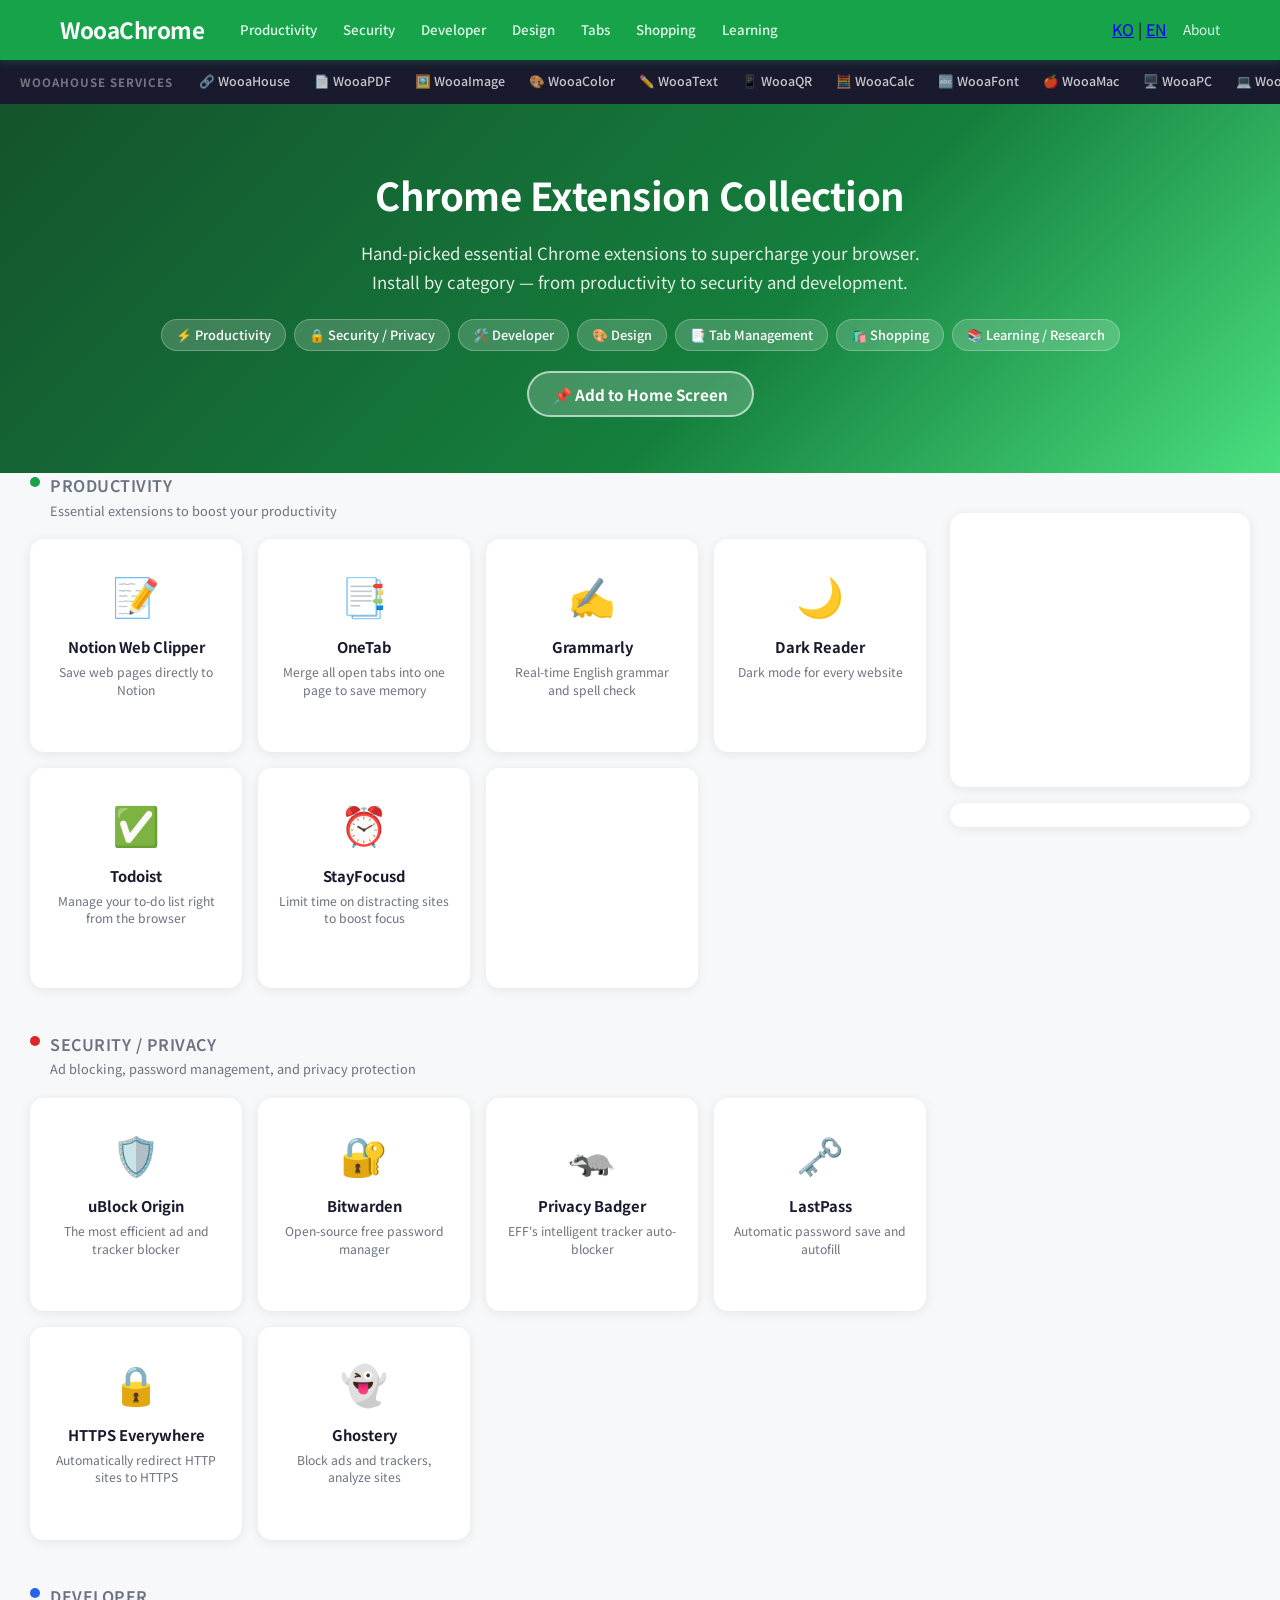
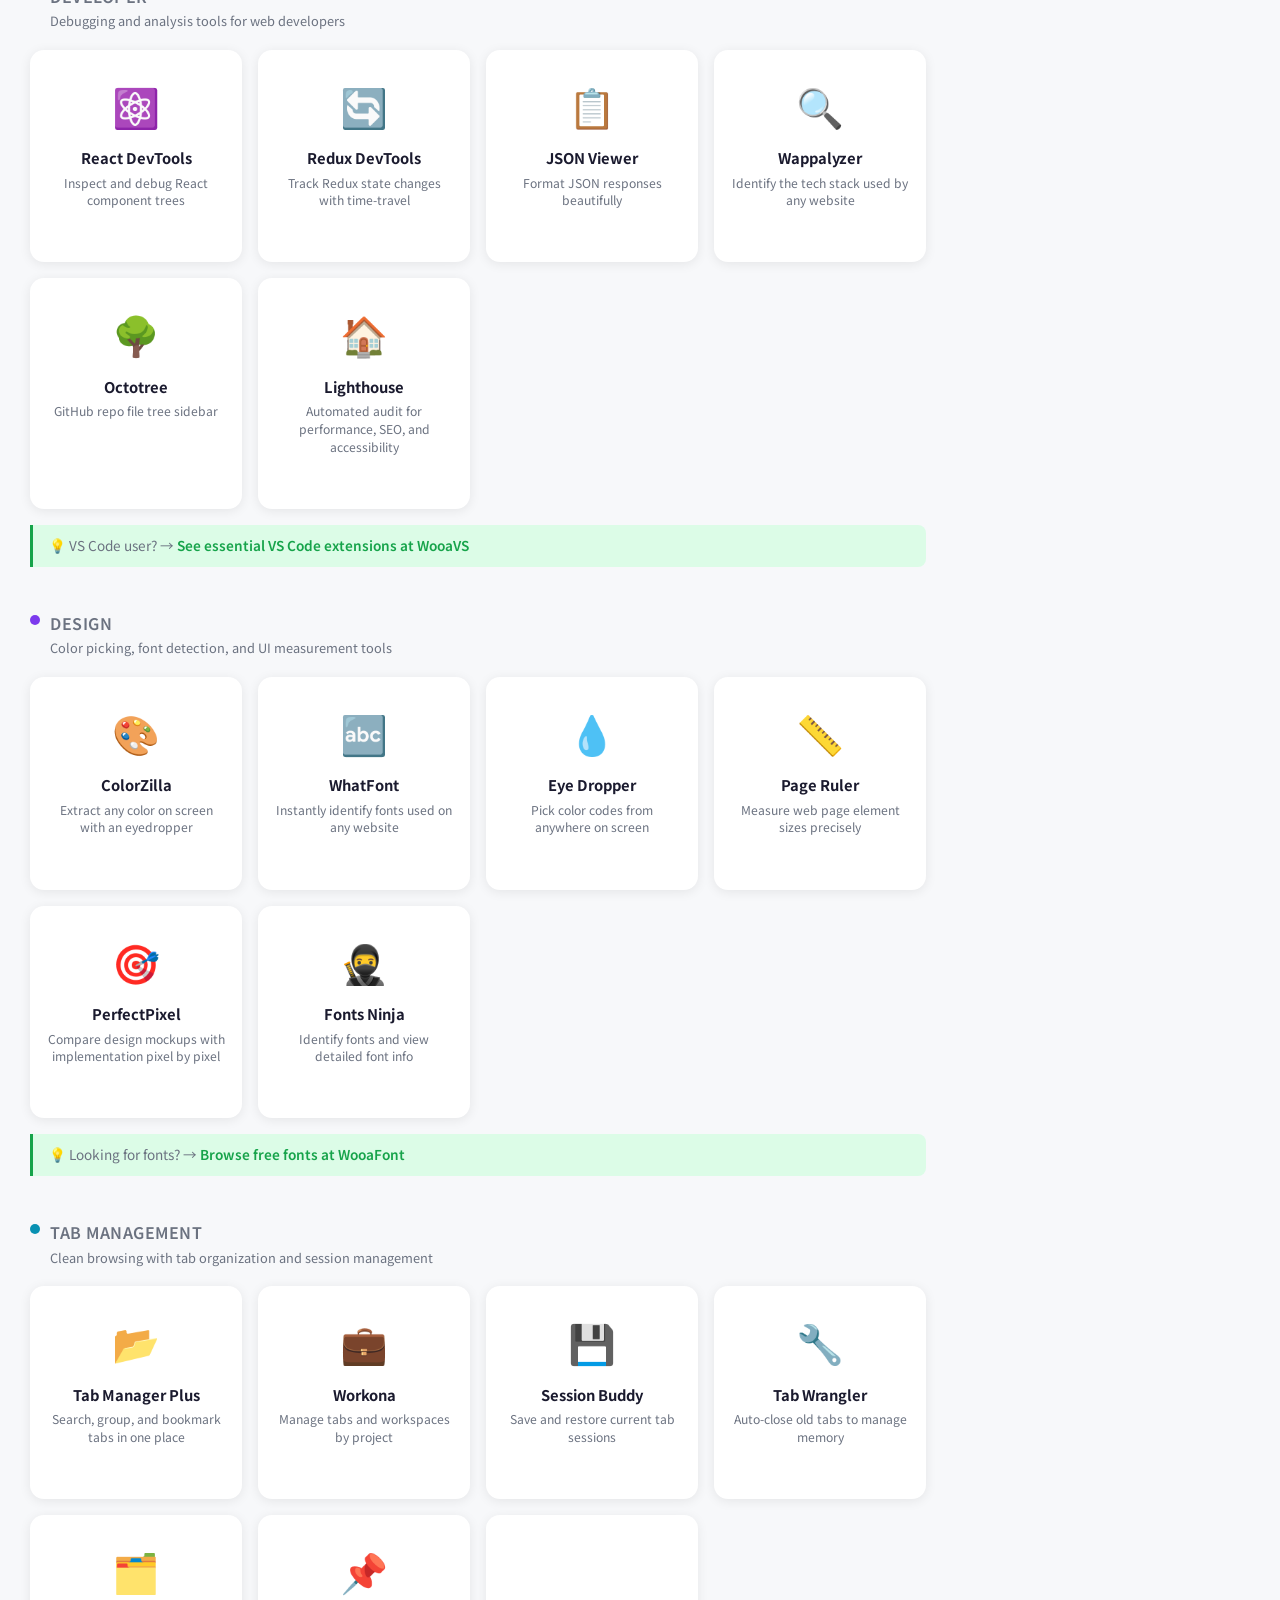
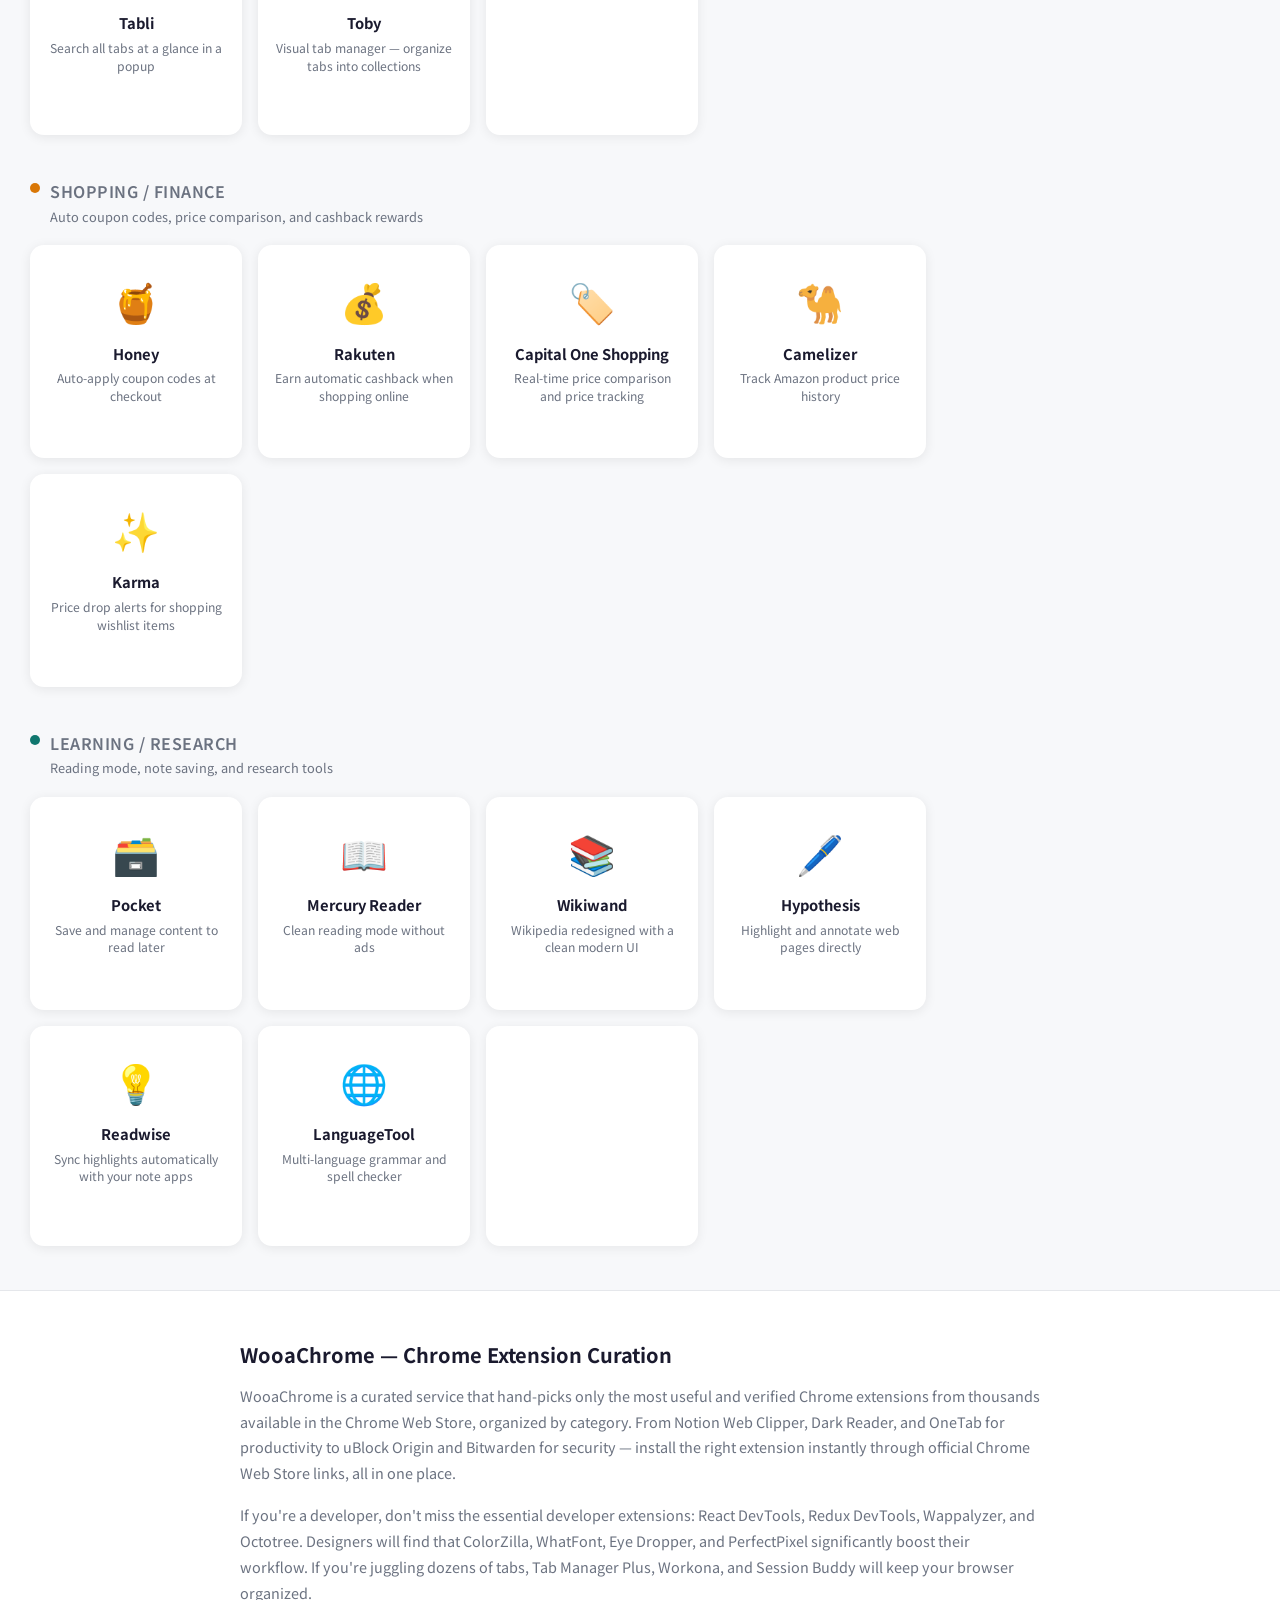
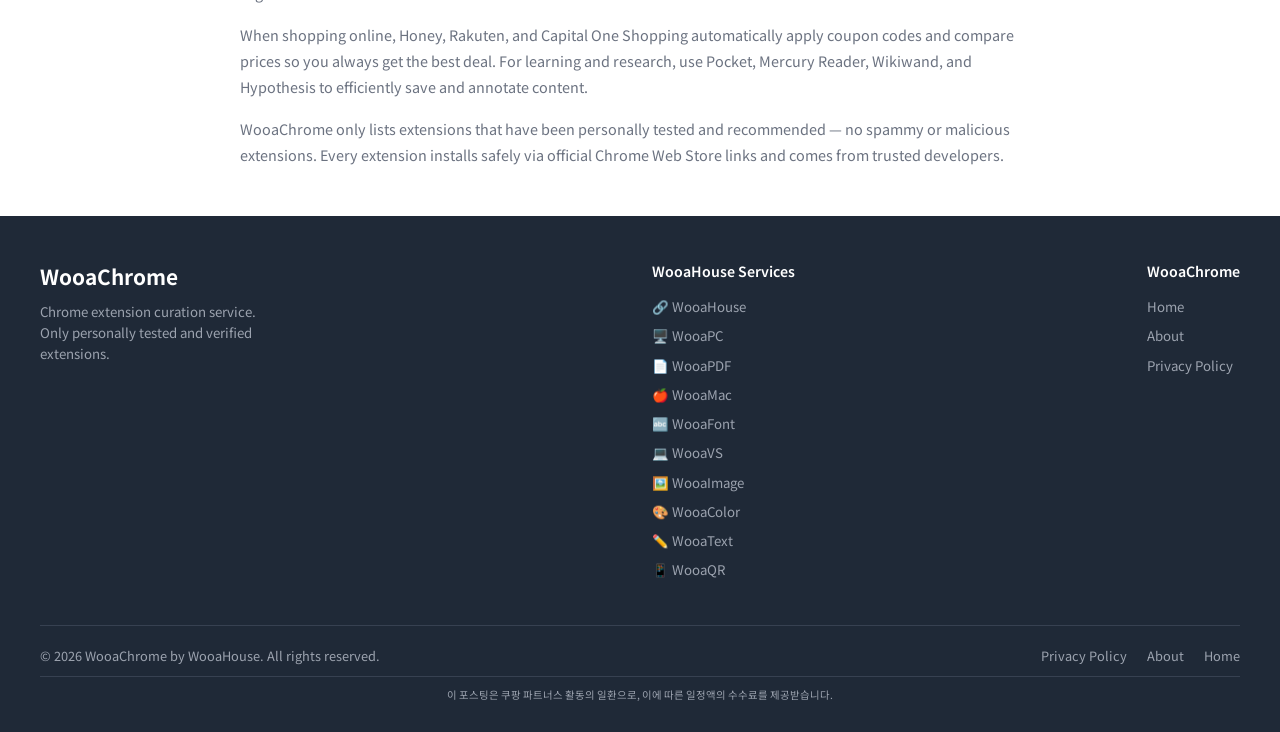
==== commit 7c497f5c: "fix: our-sites-bar 16개 사이트 표준으로 통일 (WooaOCR, WooaSheet 누락 추가)" ====
--- a/en/index.html
+++ b/en/index.html
@@ -1,7 +1,15 @@
-<!DOCTYPE html>
+﻿<!DOCTYPE html>
 <html lang="en">
 <head>
   <meta charset="UTF-8">
+  <!-- Google tag (gtag.js) -->
+  <script async src="https://www.googletagmanager.com/gtag/js?id=G-9ZGENFSXWC"></script>
+  <script>
+    window.dataLayer = window.dataLayer || [];
+    function gtag(){dataLayer.push(arguments);}
+    gtag('js', new Date());
+    gtag('config', 'G-9ZGENFSXWC');
+  </script>
   <meta name="naver-site-verification" content="ae461cd79b130022f573fe2f7a641db8dfa0cd42" />
   <meta name="viewport" content="width=device-width, initial-scale=1.0">
   <title>Chrome Extension Collection | Essential Extensions for Productivity · Security · Developers | WooaChrome</title>
@@ -81,24 +89,7 @@
   </div>
 </header>
 
-<div class="our-sites-bar">
-  <span class="our-sites-label">WooaHouse Services</span>
-  <div class="our-sites-links">
-    <a href="https://wooahouse.com/" target="_blank" rel="noopener">🔗 WooaHouse</a>
-    <a href="https://pdfkit.wooahouse.com/" target="_blank" rel="noopener">📄 WooaPDF</a>
-    <a href="https://fontkit.wooahouse.com/" target="_blank" rel="noopener">🔤 WooaFont</a>
-    <a href="https://mactools.wooahouse.com/" target="_blank" rel="noopener">🍎 WooaMac</a>
-    <a href="https://pctools.wooahouse.com/" target="_blank" rel="noopener">🖥️ WooaPC</a>
-    <a href="https://vskit.wooahouse.com/" target="_blank" rel="noopener">💻 WooaVS</a>
-    <a href="https://imagekit.wooahouse.com/" target="_blank" rel="noopener">🖼️ WooaImage</a>
-    <a href="https://colorkit.wooahouse.com/" target="_blank" rel="noopener">🎨 WooaColor</a>
-    <a href="https://textkit.wooahouse.com/" target="_blank" rel="noopener">✏️ WooaText</a>
-    <a href="https://qrkit.wooahouse.com/" target="_blank" rel="noopener">📱 WooaQR</a>
-    <a href="https://calckit.wooahouse.com/" target="_blank" rel="noopener">🧮 WooaCalc</a>
-    <a href="https://wooaaudio.wooahouse.com/" target="_blank" rel="noopener">🎵 WooaAudio</a>
-    <a href="https://wooaviewer.wooahouse.com/" target="_blank" rel="noopener">🔍 WooaViewer</a>
-    <a href="https://wooadev.wooahouse.com/" target="_blank" rel="noopener">🛠️ WooaDev</a>
-  </div>
+<div class="our-sites-bar"><span class="our-sites-label">WooaHouse Services</span><div class="our-sites-links"><a href="https://wooahouse.com/" target="_blank" rel="noopener">🔗 WooaHouse</a><a href="https://pdfkit.wooahouse.com/" target="_blank" rel="noopener">📄 WooaPDF</a><a href="https://imagekit.wooahouse.com/" target="_blank" rel="noopener">🖼️ WooaImage</a><a href="https://colorkit.wooahouse.com/" target="_blank" rel="noopener">🎨 WooaColor</a><a href="https://textkit.wooahouse.com/" target="_blank" rel="noopener">✏️ WooaText</a><a href="https://qrkit.wooahouse.com/" target="_blank" rel="noopener">📱 WooaQR</a><a href="https://calckit.wooahouse.com/" target="_blank" rel="noopener">🧮 WooaCalc</a><a href="https://fontkit.wooahouse.com/" target="_blank" rel="noopener">🔤 WooaFont</a><a href="https://mactools.wooahouse.com/" target="_blank" rel="noopener">🍎 WooaMac</a><a href="https://pctools.wooahouse.com/" target="_blank" rel="noopener">🖥️ WooaPC</a><a href="https://vskit.wooahouse.com/" target="_blank" rel="noopener">💻 WooaVS</a><a href="https://wooaaudio.wooahouse.com/" target="_blank" rel="noopener">🎵 WooaAudio</a><a href="https://wooaviewer.wooahouse.com/" target="_blank" rel="noopener">🔍 WooaViewer</a><a href="https://wooadev.wooahouse.com/" target="_blank" rel="noopener">🛠️ WooaDev</a><a href="https://wooaocr.wooahouse.com/" target="_blank" rel="noopener">🔍 WooaOCR</a><a href="https://wooasheet.wooahouse.com/" target="_blank" rel="noopener">📊 WooaSheet</a></div></div>
 </div>
 
 <section class="hero">
